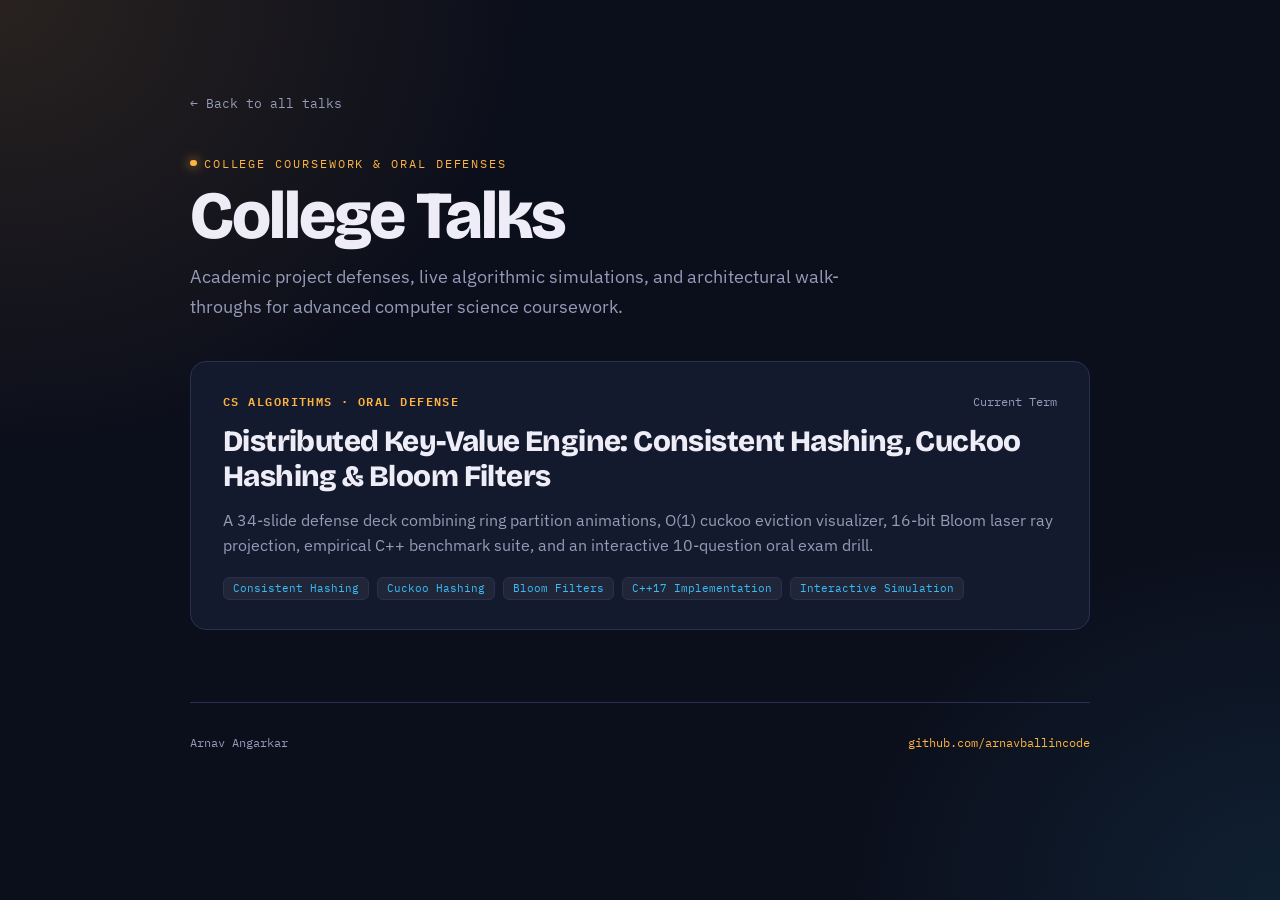
==== collegetalks/index.html @ db74f696 "Add Consistent Hashing college talk and nested subfolder CI support" ====
<!doctype html>
<html lang="en">
<head>
  <meta charset="utf-8">
  <meta name="viewport" content="width=device-width, initial-scale=1">
  <title>College Talks &amp; Course Defenses · Arnav Angarkar</title>
  <meta name="description" content="Academic presentations, live system simulations, and algorithmic project defenses by Arnav Angarkar.">
  <link rel="preconnect" href="https://fonts.googleapis.com">
  <link rel="preconnect" href="https://fonts.gstatic.com" crossorigin>
  <link rel="stylesheet" href="https://fonts.googleapis.com/css2?family=Bricolage+Grotesque:opsz,wght@12..96,800&family=IBM+Plex+Sans:wght@400;500;600&family=IBM+Plex+Mono:wght@400;600&display=swap">
  <style>
    :root {
      --night: #0b0e1b;
      --panel: #141a2d;
      --panel-hover: #1c243d;
      --line: #2a3150;
      --ink: #eeecf6;
      --mute: #959bb8;
      --tally: #ffb340;
      --signal: #38bdf8;
      --emerald: #34d399;
      color-scheme: dark;
    }
    * { box-sizing: border-box; margin: 0; padding: 0; }
    body {
      min-height: 100vh;
      background: radial-gradient(70vmax 60vmax at 0% 0%, rgba(255,179,64,.12), transparent 60%),
                  radial-gradient(60vmax 50vmax at 100% 100%, rgba(56,189,248,.10), transparent 60%),
                  var(--night);
      color: var(--ink);
      font: 16px/1.6 "IBM Plex Sans", system-ui, sans-serif;
      padding: 10vh max(24px, env(safe-area-inset-right)) 10vh max(24px, env(safe-area-inset-left));
    }
    main {
      max-width: 900px;
      margin: 0 auto;
      display: flex;
      flex-direction: column;
      gap: 2.5rem;
    }
    .nav-back {
      font: 13px "IBM Plex Mono", monospace;
      color: var(--mute);
      text-decoration: none;
      display: inline-flex;
      align-items: center;
      gap: .5em;
      transition: color .2s;
    }
    .nav-back:hover { color: var(--tally); }
    .eyebrow {
      font: 12px "IBM Plex Mono", monospace;
      letter-spacing: .16em;
      text-transform: uppercase;
      color: var(--tally);
      display: flex;
      align-items: center;
      gap: .6em;
      margin-bottom: .6rem;
    }
    .eyebrow::before {
      content: "";
      width: .55em;
      height: .55em;
      border-radius: 50%;
      background: var(--tally);
      box-shadow: 0 0 12px var(--tally);
    }
    h1 {
      font: 800 clamp(2.4rem, 6vw, 4.2rem)/1.08 "Bricolage Grotesque", system-ui, sans-serif;
      letter-spacing: -.03em;
    }
    .lede {
      color: var(--mute);
      font-size: 1.15rem;
      margin-top: .6rem;
      max-width: 680px;
    }
    ul.talk-list {
      list-style: none;
      display: flex;
      flex-direction: column;
      gap: 1.4rem;
    }
    .talk-card {
      display: flex;
      flex-direction: column;
      gap: .8rem;
      padding: 1.8rem 2rem;
      background: var(--panel);
      border: 1px solid var(--line);
      border-radius: 16px;
      color: inherit;
      text-decoration: none;
      transition: all .22s cubic-bezier(.2, .8, .2, 1);
    }
    .talk-card:hover, .talk-card:focus-visible {
      border-color: var(--tally);
      background: var(--panel-hover);
      transform: translateY(-3px);
      box-shadow: 0 12px 30px rgba(0,0,0,.35);
      outline: none;
    }
    .card-meta {
      display: flex;
      justify-content: space-between;
      align-items: center;
      font: 12px "IBM Plex Mono", monospace;
    }
    .card-tag {
      color: var(--tally);
      text-transform: uppercase;
      letter-spacing: .12em;
      font-weight: 600;
    }
    .card-date { color: var(--mute); }
    .card-title {
      font: 800 clamp(1.4rem, 3.5vw, 1.85rem)/1.2 "Bricolage Grotesque", system-ui, sans-serif;
      letter-spacing: -.02em;
    }
    .card-desc {
      color: var(--mute);
      font-size: .98rem;
      line-height: 1.6;
    }
    .card-badges {
      display: flex;
      flex-wrap: wrap;
      gap: .5rem;
      margin-top: .4rem;
    }
    .badge {
      font: 11px/1 "IBM Plex Mono", monospace;
      padding: 5px 9px;
      border-radius: 6px;
      background: rgba(255,255,255,.05);
      border: 1px solid var(--line);
      color: var(--signal);
    }
    footer {
      font: 12px "IBM Plex Mono", monospace;
      color: var(--mute);
      display: flex;
      justify-content: space-between;
      align-items: center;
      border-top: 1px solid var(--line);
      padding-top: 2rem;
      margin-top: 2rem;
    }
    footer a { color: var(--tally); text-decoration: none; }
  </style>
</head>
<body>
<main>
  <nav><a href="../" class="nav-back">&larr; Back to all talks</a></nav>
  <header>
    <div class="eyebrow">College Coursework &amp; Oral Defenses</div>
    <h1>College Talks</h1>
    <p class="lede">Academic project defenses, live algorithmic simulations, and architectural walk-throughs for advanced computer science coursework.</p>
  </header>

  <ul class="talk-list">
    <li>
      <a href="./ConsistentHashing/" class="talk-card">
        <div class="card-meta">
          <span class="card-tag">CS Algorithms · Oral Defense</span>
          <span class="card-date">Current Term</span>
        </div>
        <div class="card-title">Distributed Key-Value Engine: Consistent Hashing, Cuckoo Hashing &amp; Bloom Filters</div>
        <div class="card-desc">
          A 34-slide defense deck combining ring partition animations, O(1) cuckoo eviction visualizer, 16-bit Bloom laser ray projection, empirical C++ benchmark suite, and an interactive 10-question oral exam drill.
        </div>
        <div class="card-badges">
          <span class="badge">Consistent Hashing</span>
          <span class="badge">Cuckoo Hashing</span>
          <span class="badge">Bloom Filters</span>
          <span class="badge">C++17 Implementation</span>
          <span class="badge">Interactive Simulation</span>
        </div>
      </a>
    </li>
  </ul>

  <footer>
    <span>Arnav Angarkar</span>
    <a href="https://github.com/arnavballincode" target="_blank" rel="noopener">github.com/arnavballincode</a>
  </footer>
</main>
</body>
</html>
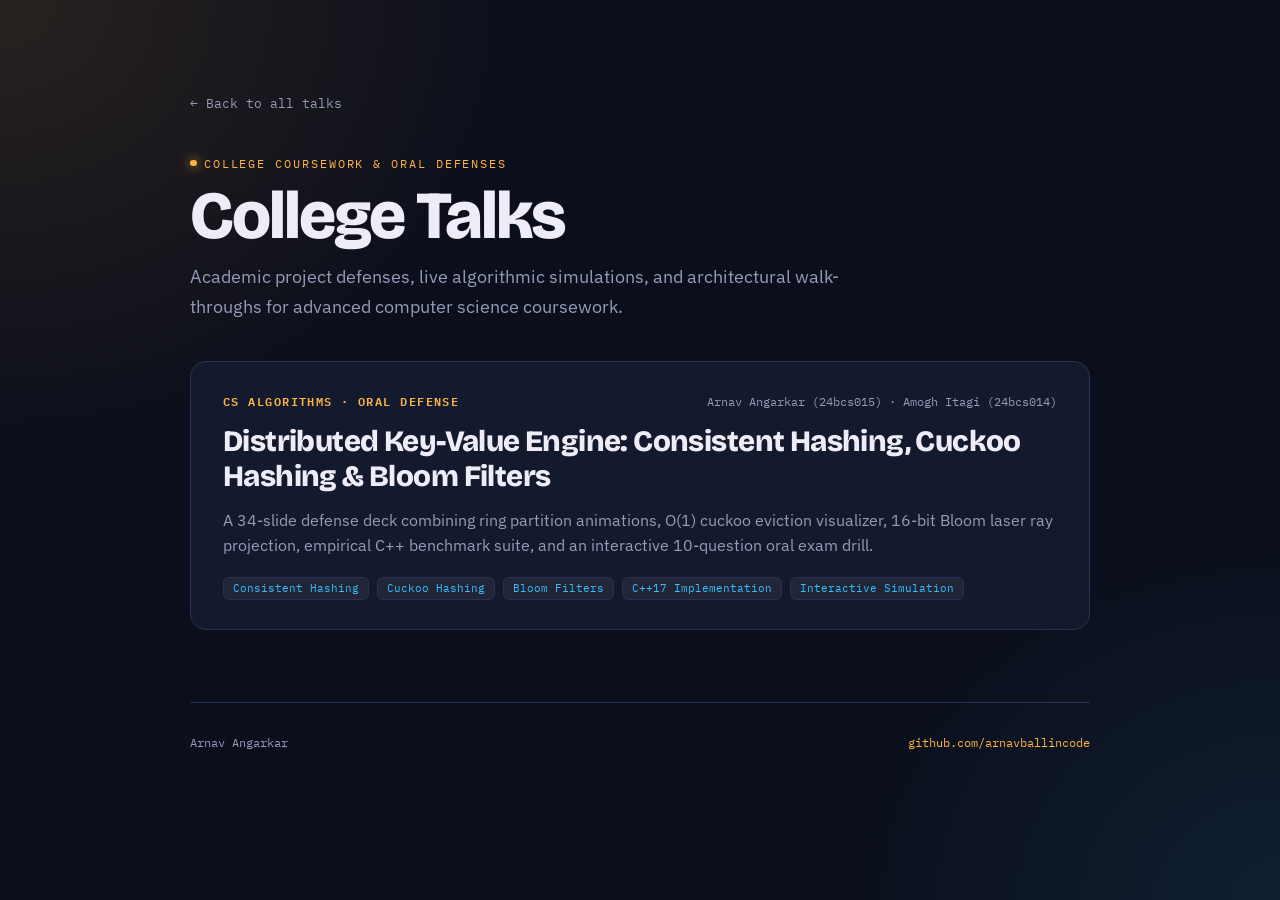
==== commit 266af6db: "Add presenter names and roll numbers: Arnav Angarkar (24bcs015) & Amogh Itagi (24bcs014)" ====
--- a/collegetalks/index.html
+++ b/collegetalks/index.html
@@ -161,10 +161,10 @@
 
   <ul class="talk-list">
     <li>
-      <a href="./ConsistentHashing/" class="talk-card">
+      <a href="./DistributedKeyValueStore/" class="talk-card">
         <div class="card-meta">
           <span class="card-tag">CS Algorithms · Oral Defense</span>
-          <span class="card-date">Current Term</span>
+          <span class="card-date">Arnav Angarkar (24bcs015) · Amogh Itagi (24bcs014)</span>
         </div>
         <div class="card-title">Distributed Key-Value Engine: Consistent Hashing, Cuckoo Hashing &amp; Bloom Filters</div>
         <div class="card-desc">
